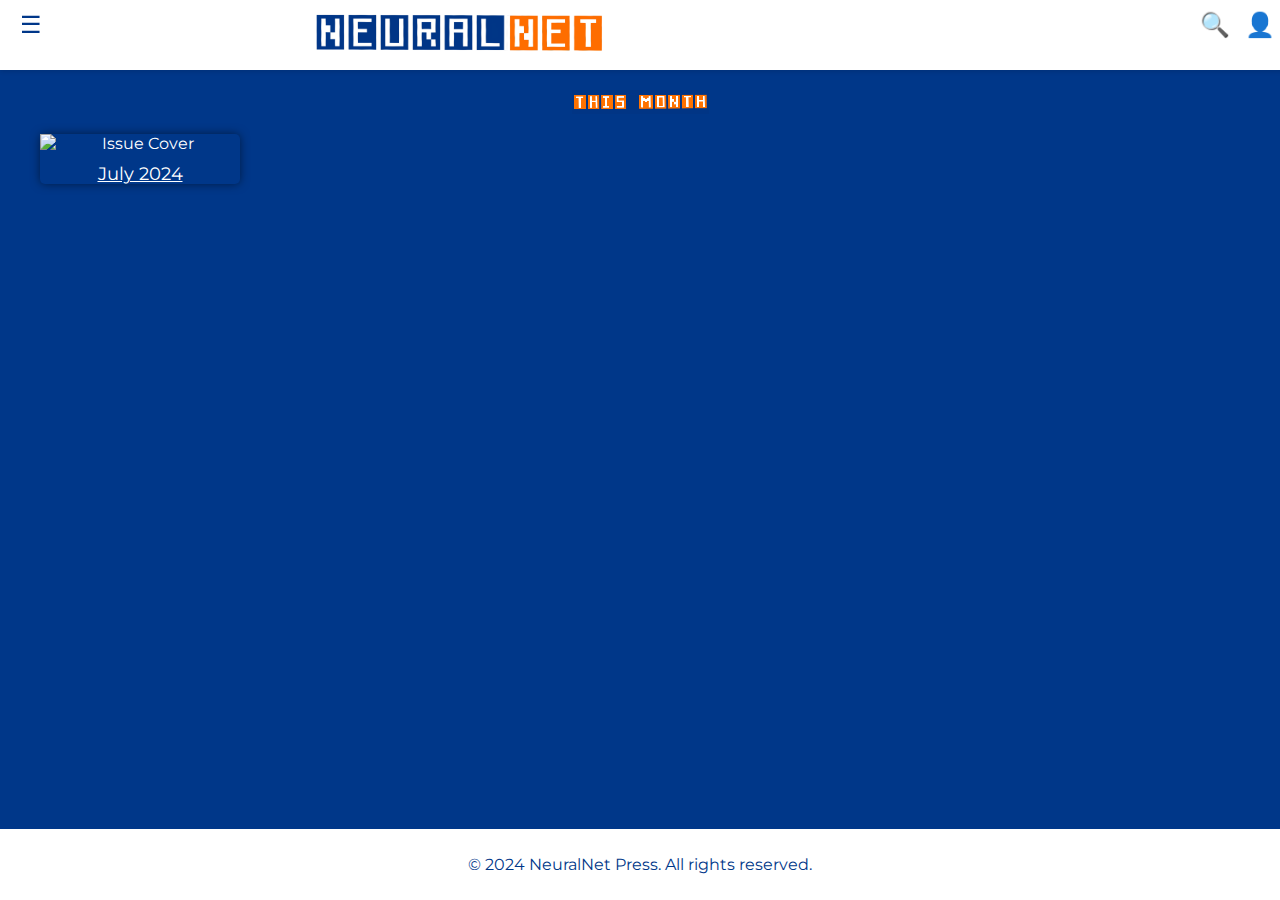
==== index.html @ 0e3346b1 "Update index.html" ====
<!DOCTYPE html>
<html lang="en">
<head>
    <meta charset="UTF-8">
    <meta name="viewport" content="width=device-width, initial-scale=1.0">
    <title>NeuralNet Press</title>
    <link href="https://fonts.googleapis.com/css2?family=Montserrat:wght@400;700&display=swap" rel="stylesheet">
    <link rel="stylesheet" href="styles/headers.css">
    <link rel="stylesheet" href="styles/styles.css">
    <link rel="stylesheet" href="styles/issues.css">
    <link rel="stylesheet" href="styles/articles.css">
</head>
<body>
    <div id="topbar-placeholder"></div>
    <main>
        <div class="container">
            <div class="this-month-header">
                <img src="images/thismonth.png" alt="This Month">
            </div>
            <div class="issue-thumb">
                <img src="images/issue-cover.jpg" alt="Issue Cover">
                <a href="articles/issueDetail.html?issue=2407" class="issue-date">July 2024</a>
            </div>
            <!-- Other content -->
        </div>
    </main>
    <footer>
        <div class="container">
            <p>&copy; 2024 NeuralNet Press. All rights reserved.</p>
        </div>
    </footer>
    <script src="scripts/loadTopbar.js"></script>
</body>
</html>
---- styles/headers.css ----
/* headers.css */
header {
    background-color: white;
    padding: 10px 0;
    box-shadow: 0 2px 4px rgba(0, 0, 0, 0.1);
    position: fixed;
    width: 100%;
    top: 0;
    z-index: 1000;
    display: flex;
    align-items: center;
    justify-content: space-between;
    padding-left: 20px; /* Adjust padding on left edge */
    padding-right: 20px; /* Adjust padding on right edge */
}

.logo {
    max-height: 50px;
    object-fit: contain;
    margin-left: 30px; /* Increase margin to the left */
}

.menu-toggle {
    background: none;
    border: none;
    font-size: 24px;
    cursor: pointer;
    color: #003789; /* Match the main color theme */
    margin-right: 10px; /* Adjust margin to prevent overlap */
    padding-left: 10px; /* Add padding to the left */
}

.nav-icons {
    display: flex;
    gap: 15px;
    margin-right: 30px; /* Add margin to the right edge */
}

.nav-icons a {
    text-decoration: none;
    font-size: 24px;
    color: #003789; /* Match the main color theme */
}

.nav-links {
    display: none;
    flex-direction: column;
    position: absolute;
    top: 60px; /* Adjust based on header height */
    right: 10px;
    background-color: rgba(255, 255, 255, 0.5); /* More transparent background */
    width: auto; /* Reduce the width */
    box-shadow: 0 2px 4px rgba(0, 0, 0, 0.1);
    padding: 5px 10px; /* Adjust padding */
    border-radius: 5px; /* Add border radius for a cleaner look */
}

.nav-links.active {
    display: flex;
}

.nav-links li {
    list-style: none;
    padding: 2px 0; /* Reduce padding between links */
}

.nav-links a {
    text-decoration: none;
    color: #003789;
    font-size: 14px; /* Smaller text size */
    font-weight: bold; /* Bold text */
}

.nav-links a:hover {
    background-color: rgba(0, 0, 0, 0.05); /* Slight hover effect */
}
---- styles/styles.css ----
/* General styles for the website */
body {
    font-family: 'Montserrat', sans-serif;
    margin: 0;
    padding: 0;
    background-color: #003789;
    color: #fff;
    display: flex;
    flex-direction: column;
    min-height: 100vh;
}

.container {
    max-width: 1200px;
    margin: 0 auto;
    padding: 0 15px;
    flex: 1; /* Ensures the container takes up remaining space */
}

header .container {
    display: flex;
    justify-content: space-between;
    align-items: center;
}

.header {
    background-color: white;
    padding: 10px 0;
    box-shadow: 0 2px 4px rgba(0, 0, 0, 0.1);
    position: fixed;
    width: 100%;
    top: 0;
    z-index: 1000;
}

.logo {
    max-height: 50px; /* Adjust as needed */
    width: 65%; /* Adjust percentage for better fit */
    margin: 0 10px; /* Adjust margin to reduce space between logo and dropdown menu */
    object-fit: contain; /* Maintain aspect ratio */
}

.nav-icons {
    display: flex;
    gap: 15px;
    position: absolute;
    right: 15px;
    top: 10px;
}

.nav-icons a {
    text-decoration: none;
    font-size: 24px; /* Adjust as needed */
}

.menu-toggle {
    font-size: 24px; /* Adjust as needed */
    position: absolute;
    left: 10px; /* Reduce space between menu and logo */
    top: 10px;
}

.nav-links {
    display: none;
    flex-direction: column;
    gap: 10px;
    background-color: white; /* Ensure background color for dropdown */
    position: absolute;
    left: 0;
    top: 60px; /* Adjust based on header height */
    width: 100%; /* Full width dropdown */
    padding: 10px 0;
    box-shadow: 0 2px 4px rgba(0, 0, 0, 0.1);
}

.nav-links.active {
    display: flex;
}

.nav-links a {
    color: #003789; /* Blue text color */
    text-decoration: none;
    padding: 10px 15px;
    display: block;
}

.nav-links a:hover {
    background-color: #f1f1f1; /* Light gray on hover */
}

main {
    padding-top: 70px; /* Adjust this value based on the height of your header */
    flex: 1; /* Ensures the main content takes up remaining space */
}

footer {
    background-color: white; /* Set footer background to white */
    color: #003789; /* Adjust text color if needed */
    padding: 10px 0;
    text-align: center;
    margin-top: auto; /* Push the footer to the bottom */
}

.issue-date a {
    color: #fff; /* White color for issue date links */
    font-weight: bold; /* Make text bold */
    text-decoration: none; /* Remove underline */
    font-size: 1.25rem; /* Adjust font size */
}

.issue-thumb {
    text-align: center;
    margin-top: 20px;
}

.issue-thumb img {
    max-width: 100%;
    height: auto;
    display: block;
    margin: 0 auto 10px auto;
}

.this-month-header img {
    display: block;
    margin: 20px auto; /* Center the image with some margin */
    max-width: 100%; /* Make sure it fits within the container */
    height: auto; /* Maintain aspect ratio */
}
---- styles/issues.css ----
/* issues.css */
.issues {
    display: flex;
    flex-wrap: wrap;
    justify-content: center;
}

.issue {
    margin: 10px;
    text-align: center;
}

.issue-thumb {
    width: 100%;
    max-width: 200px;
    height: auto;
    border-radius: 5px;
    box-shadow: 0 0 10px rgba(0, 0, 0, 0.5);
    transition: transform 0.3s, box-shadow 0.3s;
}

.issue-thumb:hover {
    transform: scale(1.05);
    box-shadow: 0 0 15px rgba(255, 153, 0, 0.8);
}

.issue-date {
    margin-top: 10px;
    font-size: 1.1rem;
    color: #fff; /* White color for the date text */
}
---- styles/articles.css ----
/* articles.css */
.article-image {
    width: 100%;
    max-width: 600px;
    height: auto;
    border-radius: 5px;
    box-shadow: 0 0 10px rgba(0, 0, 0, 0.5);
    margin-bottom: 20px;
}

.header-image {
    width: 100%;
    max-width: 100%;
    height: auto;
    display: block;
    margin: 0 auto;
}

.article-title {
    font-size: 1.5rem; /* Main heading size */
    font-weight: 700;
    text-align: center;
    margin-bottom: 10px;
    color: #ffcc66; /* Light yellow color for the title */
}

.article-author {
    font-style: normal; /* Not italic */
    font-weight: bold; /* Bold */
    color: #fff; /* White color for author name */
    margin-bottom: 5px;
    text-align: center;
}

.article-date {
    font-style: normal; /* Not italic */
    font-weight: bold; /* Bold */
    color: #ff9900; /* Light orange color for the date */
    margin-bottom: 20px;
    text-align: center;
}

.articles {
    display: flex;
    flex-direction: column;
    align-items: center;
    margin-top: 20px;
    background-color: #003789; /* Blue background to match the larger background area */
    padding: 0; /* Remove padding */
    border-radius: 5px;
    box-shadow: 0 0 10px rgba(0, 0, 0, 0.5);
}

.article {
    width: calc(100% - 6px); /* Adjusting width to fit the visible space */
    max-width: 800px; /* Ensure it takes full width */
    background: #003789; /* Match the background color */
    color: #fff; /* White color for text in articles */
    padding: 20px; /* Adjust padding for better spacing */
    margin: 0; /* Remove all margins */
    border-radius: 5px;
    box-shadow: 0 0 10px rgba(0, 0, 0, 0.5);
}

.article-content {
    text-align: left;
    padding: 10px; /* Adding padding to prevent text from touching the edges */
    line-height: 1.6; /* Adjust line spacing */
    margin-bottom: 10px; /* Reduce space between paragraphs */
}

/* Subheading Style */
.article-content h2 {
    font-size: 1.25rem; /* Subheading size, smaller than main heading */
    font-weight: 600;
    text-align: center;
    margin-top: 20px;
    margin-bottom: 10px;
    color: #ff9900; /* Light orange color for subheadings */
}

/* Reducing the margins around the article container */
.articles {
    margin: 0; /* No outer margin */
    padding: 0; /* No padding */
}

/* Additional styles for the container */
.container {
    padding: 0 3px; /* Narrow padding for the container */
}

/* Adding top padding to the main content to avoid being obscured by the header */
main {
    padding-top: 70px; /* Adjust this value based on the height of your header */
}

/* Read More Button */
.read-more {
    display: block;
    margin: 10px auto;
    padding: 10px 20px;
    background-color: #ff9900;
    color: white;
    border: none;
    border-radius: 5px;
    cursor: pointer;
    font-size: 1rem;
    text-align: center;
}

.read-more:hover {
    background-color: #cc7a00;
}
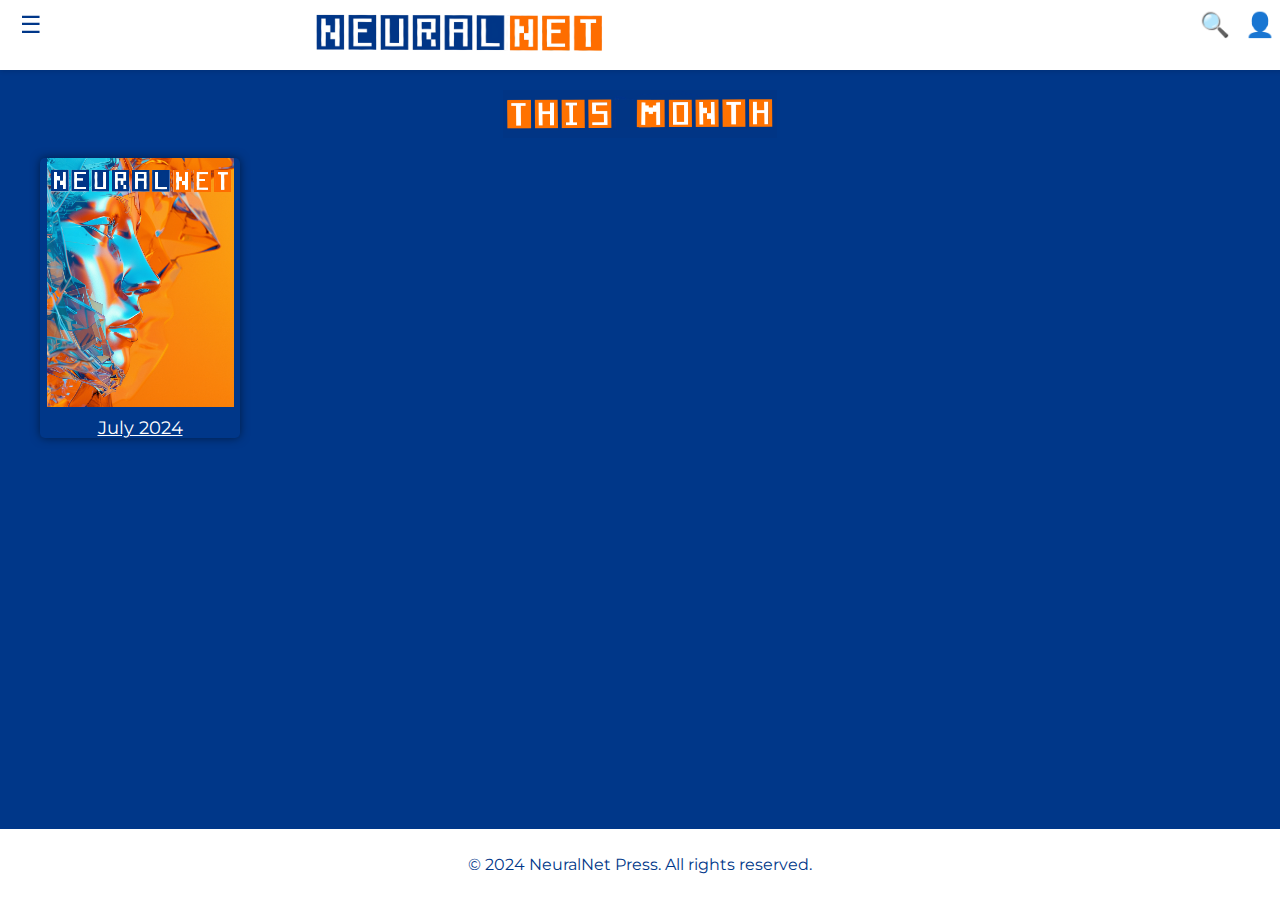
==== commit 4624ab2e: "Update index.html" ====
--- a/index.html
+++ b/index.html
@@ -18,7 +18,7 @@
                 <img src="images/thismonth.png" alt="This Month">
             </div>
             <div class="issue-thumb">
-                <img src="images/issue-cover.jpg" alt="Issue Cover">
+                <img src="images/2407thumb.png" alt="Issue Cover">
                 <a href="articles/issueDetail.html?issue=2407" class="issue-date">July 2024</a>
             </div>
             <!-- Other content -->
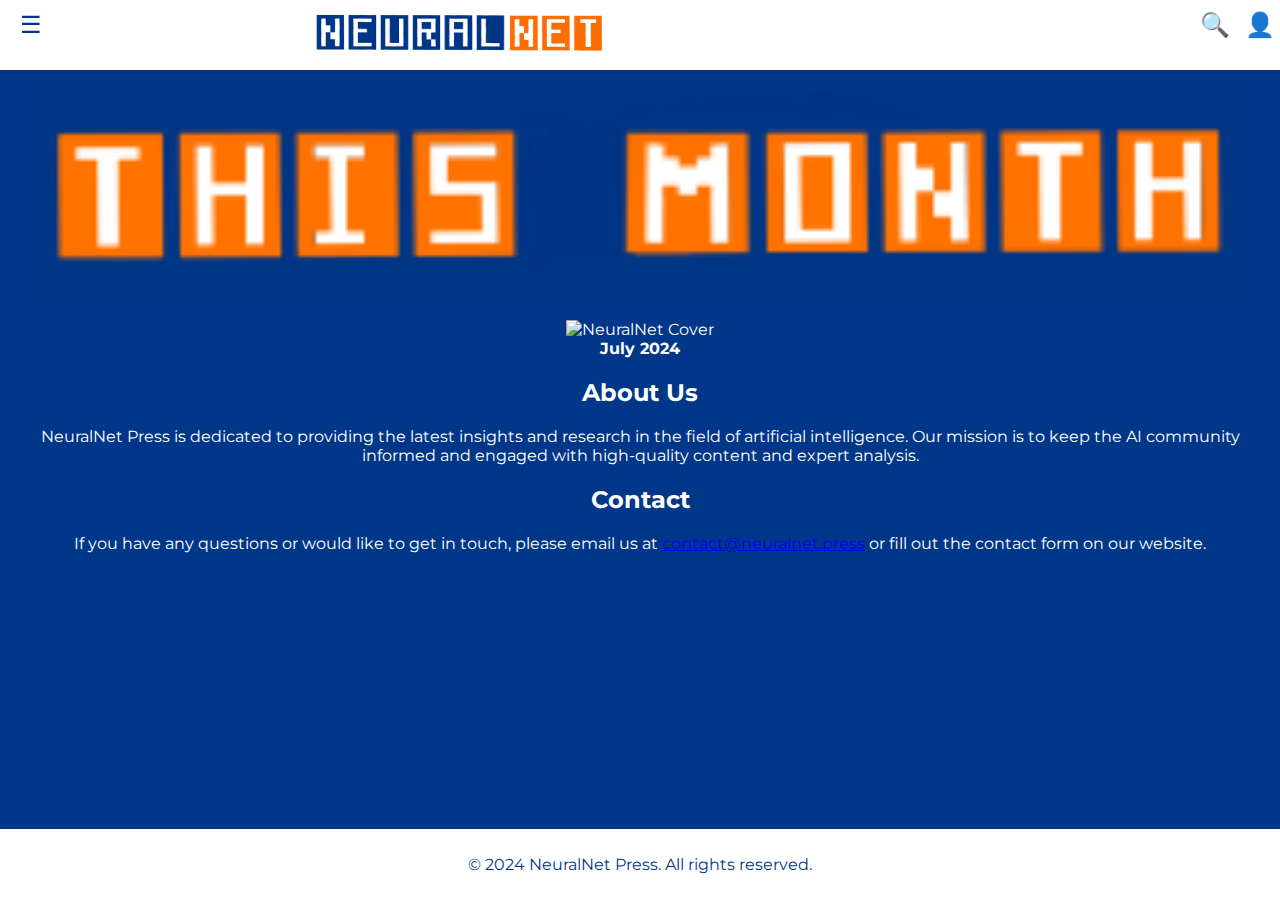
==== commit e893f14e: "Update index.html" ====
--- a/index.html
+++ b/index.html
@@ -3,25 +3,37 @@
 <head>
     <meta charset="UTF-8">
     <meta name="viewport" content="width=device-width, initial-scale=1.0">
-    <title>NeuralNet Press</title>
+    <title>NeuralNet Press - Home</title>
     <link href="https://fonts.googleapis.com/css2?family=Montserrat:wght@400;700&display=swap" rel="stylesheet">
     <link rel="stylesheet" href="styles/headers.css">
     <link rel="stylesheet" href="styles/styles.css">
-    <link rel="stylesheet" href="styles/issues.css">
-    <link rel="stylesheet" href="styles/articles.css">
 </head>
 <body>
     <div id="topbar-placeholder"></div>
     <main>
         <div class="container">
-            <div class="this-month-header">
-                <img src="images/thismonth.png" alt="This Month">
+            <!-- Adding 'This Month' Heading -->
+            <img src="images/thismonth.png" alt="This Month" class="this-month-heading">
+
+            <!-- Issue Cover -->
+            <div class="issue-cover">
+                <img src="images/neuralnet_cover.jpg" alt="NeuralNet Cover" class="header-image">
+                <div class="issue-date">
+                    <a href="https://aurelius-in.github.io/neuralnet.press/issues.html#july-2024" class="bold-white">July 2024</a>
+                </div>
             </div>
-            <div class="issue-thumb">
-                <img src="images/2407thumb.png" alt="Issue Cover">
-                <a href="articles/issueDetail.html?issue=2407" class="issue-date">July 2024</a>
-            </div>
-            <!-- Other content -->
+
+            <!-- About Us Section -->
+            <section id="about">
+                <h2>About Us</h2>
+                <p>NeuralNet Press is dedicated to providing the latest insights and research in the field of artificial intelligence. Our mission is to keep the AI community informed and engaged with high-quality content and expert analysis.</p>
+            </section>
+
+            <!-- Contact Section -->
+            <section id="contact">
+                <h2>Contact</h2>
+                <p>If you have any questions or would like to get in touch, please email us at <a href="mailto:contact@neuralnet.press">contact@neuralnet.press</a> or fill out the contact form on our website.</p>
+            </section>
         </div>
     </main>
     <footer>
--- a/styles/styles.css
+++ b/styles/styles.css
@@ -15,6 +15,7 @@
     margin: 0 auto;
     padding: 0 15px;
     flex: 1; /* Ensures the container takes up remaining space */
+    text-align: center; /* Center all content inside the container */
 }
 
 header .container {
@@ -105,24 +106,19 @@
     color: #fff; /* White color for issue date links */
     font-weight: bold; /* Make text bold */
     text-decoration: none; /* Remove underline */
-    font-size: 1.25rem; /* Adjust font size */
 }
 
-.issue-thumb {
-    text-align: center;
-    margin-top: 20px;
+.bold-white {
+    color: #fff;
+    font-weight: bold;
+    text-decoration: none;
 }
 
-.issue-thumb img {
+/* Styles for the 'This Month' heading */
+.this-month-heading {
+    width: 100%;
     max-width: 100%;
     height: auto;
     display: block;
-    margin: 0 auto 10px auto;
+    margin: 20px auto; /* Center the image with some margin */
 }
-
-.this-month-header img {
-    display: block;
-    margin: 20px auto; /* Center the image with some margin */
-    max-width: 100%; /* Make sure it fits within the container */
-    height: auto; /* Maintain aspect ratio */
-}
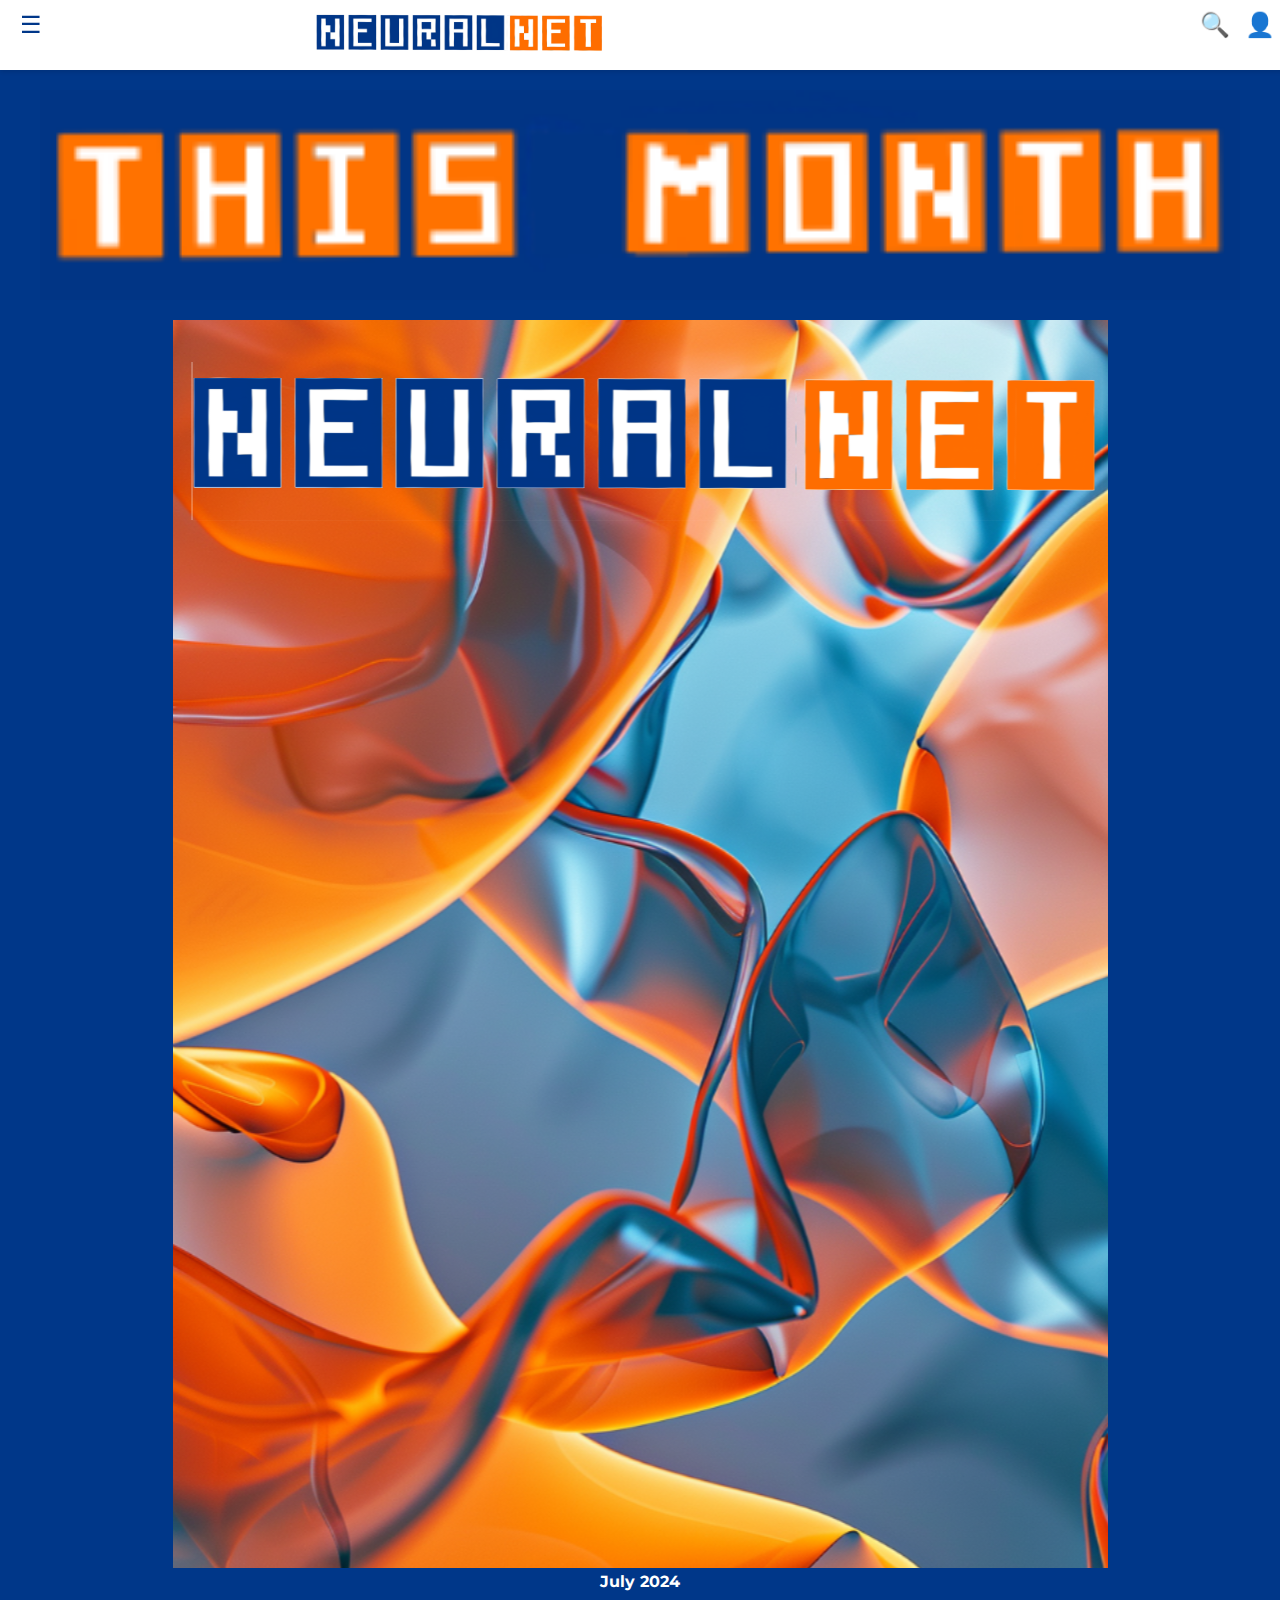
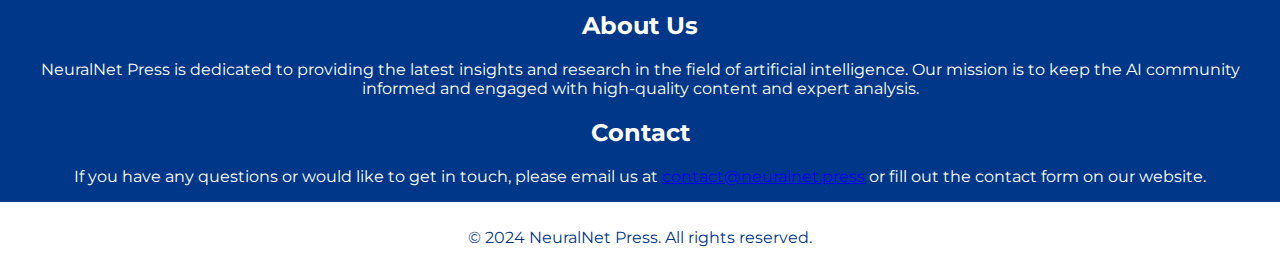
==== commit 7ec48b7f: "Update index.html" ====
--- a/index.html
+++ b/index.html
@@ -17,7 +17,7 @@
 
             <!-- Issue Cover -->
             <div class="issue-cover">
-                <img src="images/neuralnet_cover.jpg" alt="NeuralNet Cover" class="header-image">
+                <img src="images/2407cover.png" alt="NeuralNet Cover" class="header-image">
                 <div class="issue-date">
                     <a href="https://aurelius-in.github.io/neuralnet.press/issues.html#july-2024" class="bold-white">July 2024</a>
                 </div>
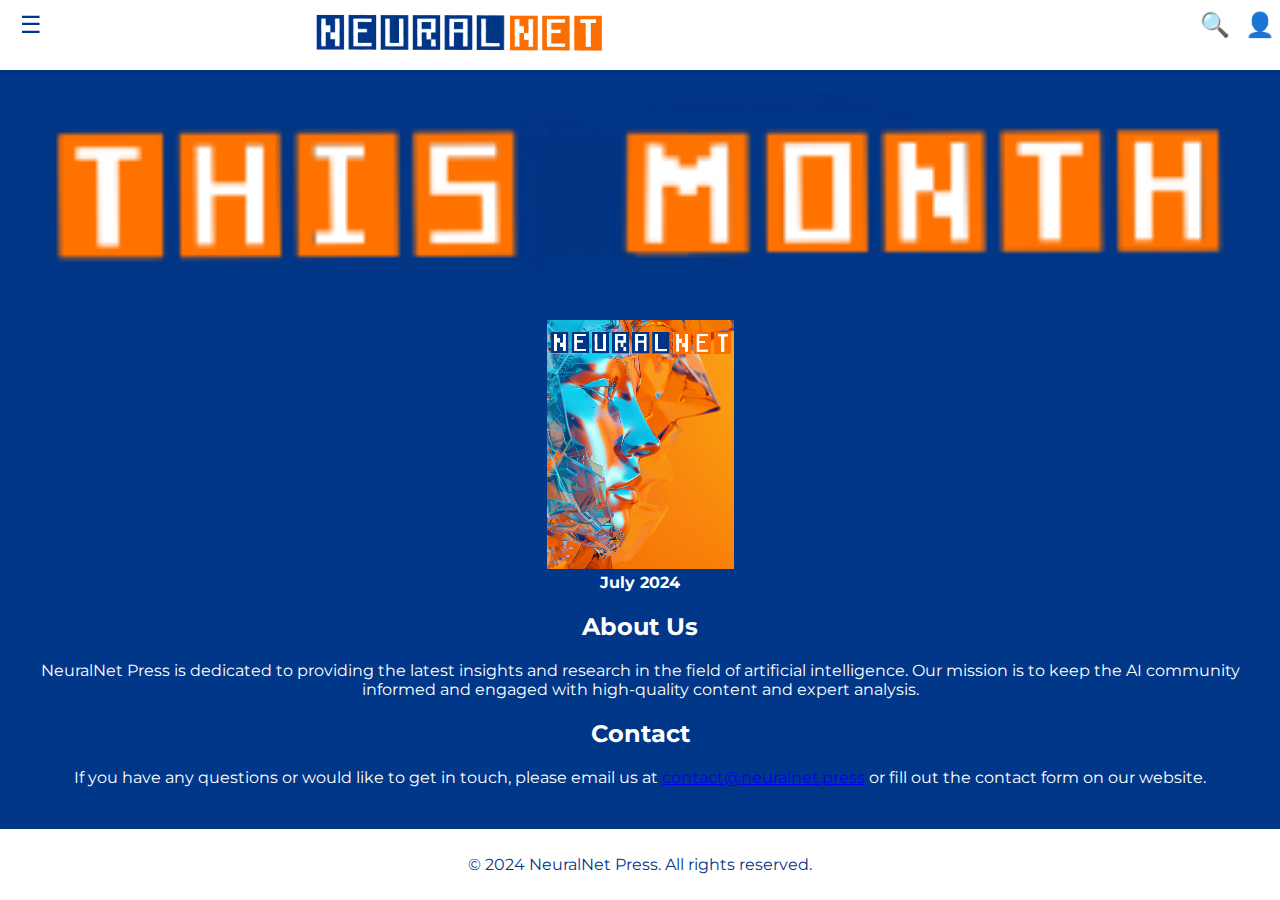
==== commit d89611d3: "Update index.html" ====
--- a/index.html
+++ b/index.html
@@ -17,7 +17,7 @@
 
             <!-- Issue Cover -->
             <div class="issue-cover">
-                <img src="images/2407cover.png" alt="NeuralNet Cover" class="header-image">
+                <img src="images/2407thumb.png" alt="NeuralNet Cover" class="header-image">
                 <div class="issue-date">
                     <a href="https://aurelius-in.github.io/neuralnet.press/issues.html#july-2024" class="bold-white">July 2024</a>
                 </div>
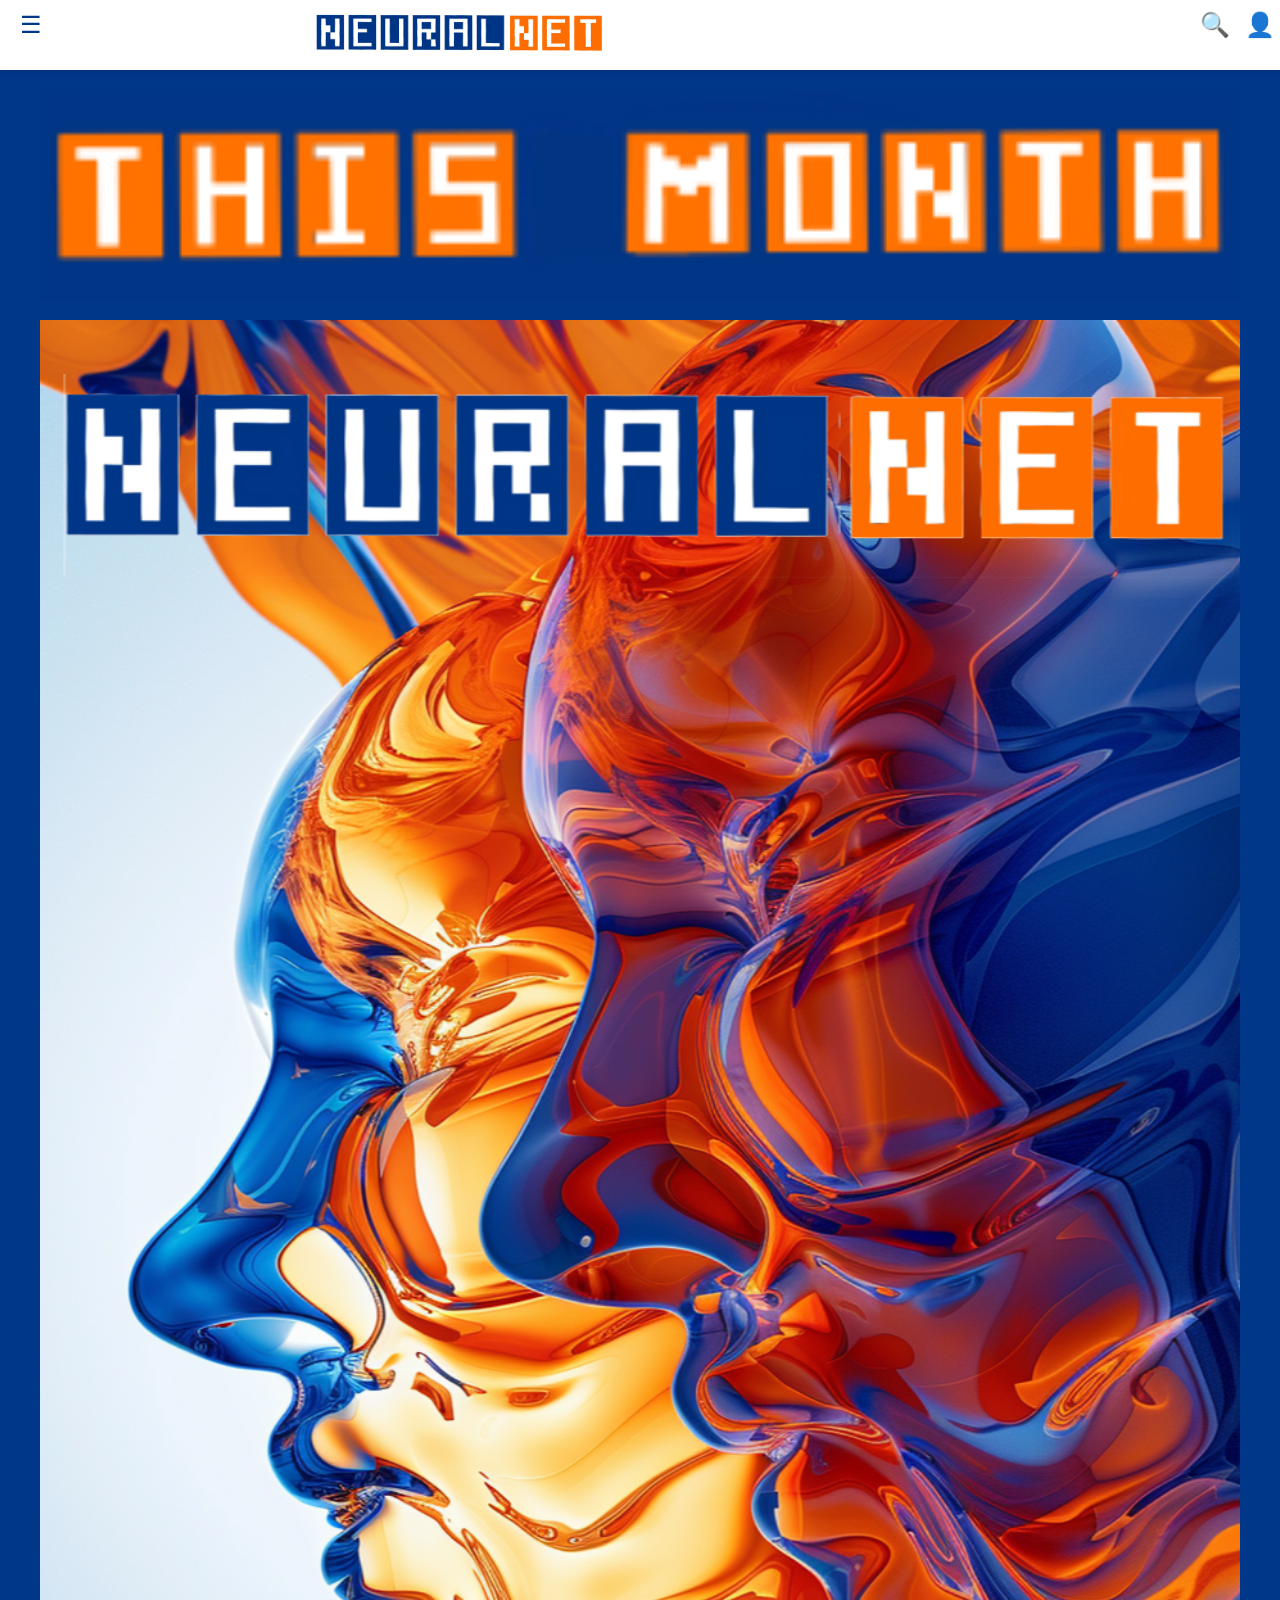
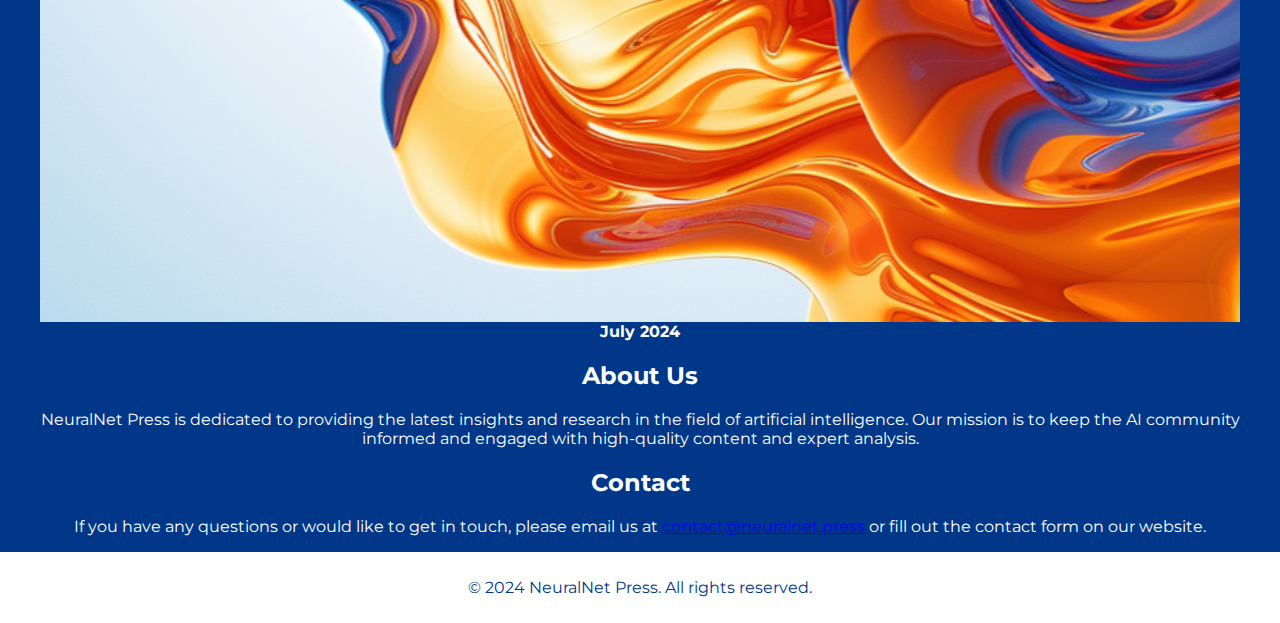
==== commit 72f6d375: "Update index.html" ====
--- a/index.html
+++ b/index.html
@@ -17,7 +17,9 @@
 
             <!-- Issue Cover -->
             <div class="issue-cover">
-                <img src="images/2407thumb.png" alt="NeuralNet Cover" class="header-image">
+                <a href="https://aurelius-in.github.io/neuralnet.press/articles/issueDetail.html?issue=2407">
+                    <img src="images/2406cover.png" alt="NeuralNet Cover" class="header-image">
+                </a>
                 <div class="issue-date">
                     <a href="https://aurelius-in.github.io/neuralnet.press/issues.html#july-2024" class="bold-white">July 2024</a>
                 </div>
--- a/styles/styles.css
+++ b/styles/styles.css
@@ -122,3 +122,12 @@
     display: block;
     margin: 20px auto; /* Center the image with some margin */
 }
+
+/* Updated header-image class to make it fit the screen */
+.header-image {
+    width: 100%;
+    height: auto;
+    display: block;
+    margin: 0 auto;
+    object-fit: cover; /* Ensures the image covers the container */
+}
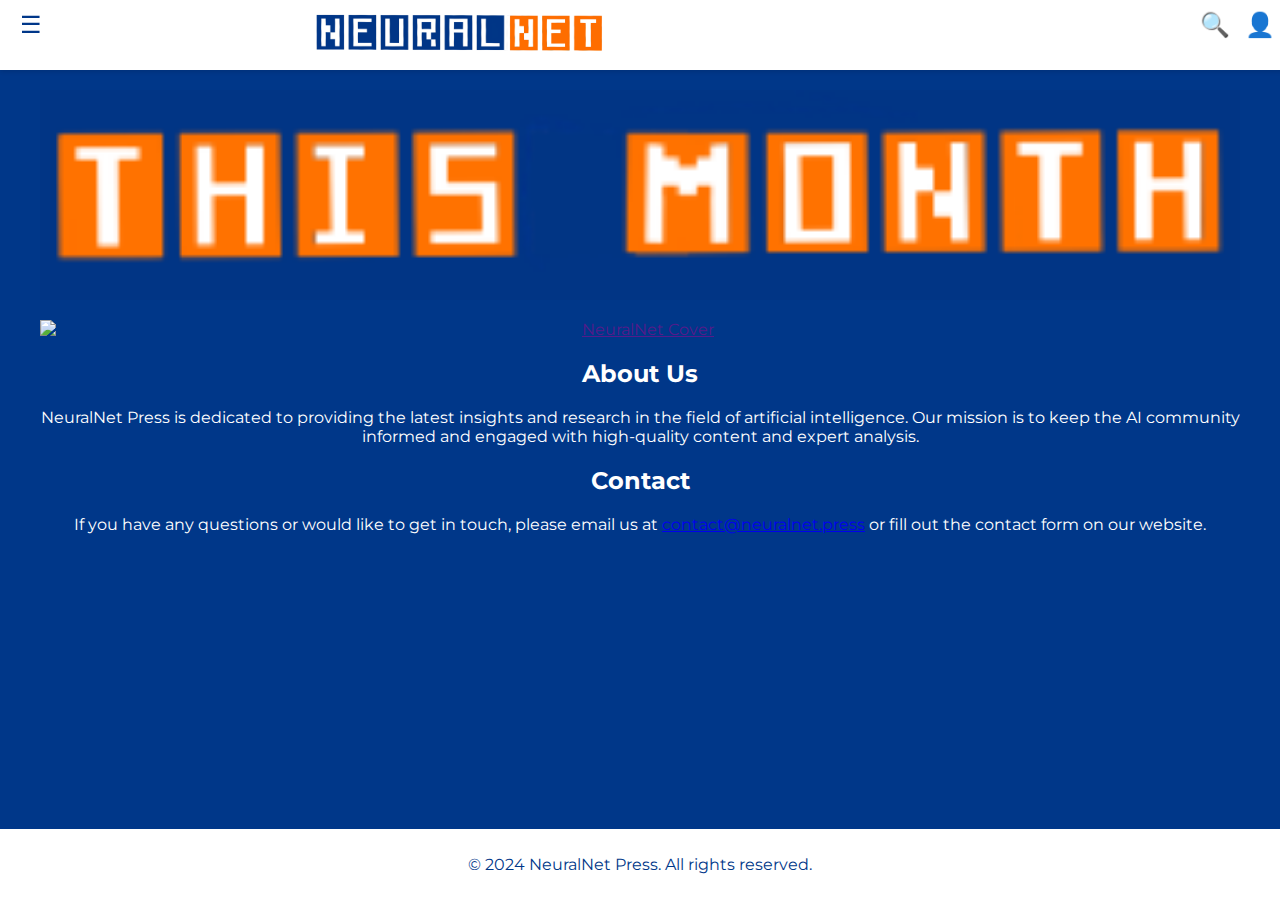
==== commit 5be292ca: "Update index.html" ====
--- a/index.html
+++ b/index.html
@@ -17,11 +17,11 @@
 
             <!-- Issue Cover -->
             <div class="issue-cover">
-                <a href="https://aurelius-in.github.io/neuralnet.press/articles/issueDetail.html?issue=2407">
-                    <img src="images/2406cover.png" alt="NeuralNet Cover" class="header-image">
+                <a id="issue-link" href="">
+                    <img id="issue-cover" src="" alt="NeuralNet Cover" class="header-image">
                 </a>
                 <div class="issue-date">
-                    <a href="https://aurelius-in.github.io/neuralnet.press/issues.html#july-2024" class="bold-white">July 2024</a>
+                    <a id="issue-date" href="" class="bold-white"></a>
                 </div>
             </div>
 
@@ -44,5 +44,6 @@
         </div>
     </footer>
     <script src="scripts/loadTopbar.js"></script>
+    <script src="scripts/loadCurrentIssue.js"></script>
 </body>
 </html>
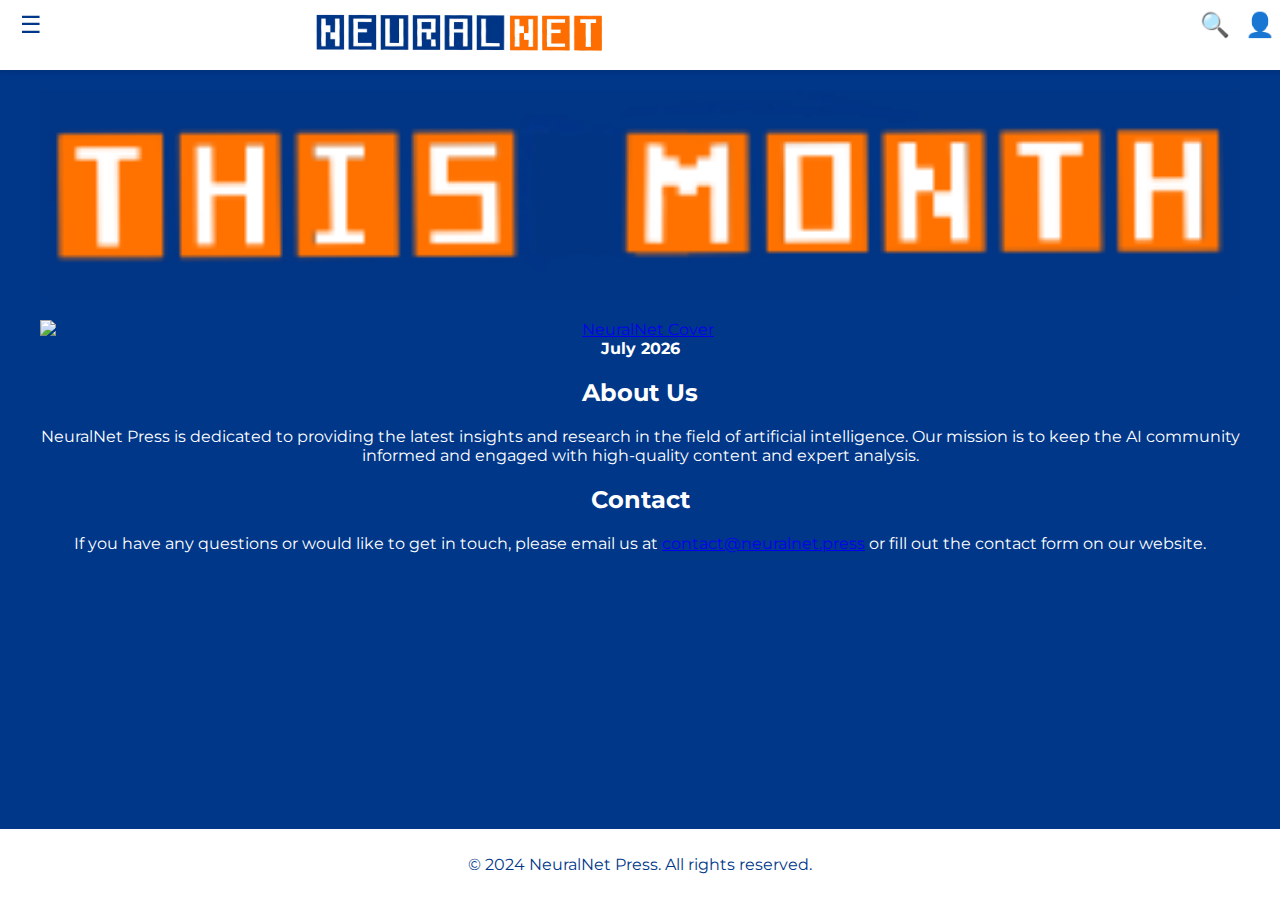
==== commit 32ce7911: "Update index.html" ====
--- a/index.html
+++ b/index.html
@@ -7,6 +7,8 @@
     <link href="https://fonts.googleapis.com/css2?family=Montserrat:wght@400;700&display=swap" rel="stylesheet">
     <link rel="stylesheet" href="styles/headers.css">
     <link rel="stylesheet" href="styles/styles.css">
+    <link rel="stylesheet" href="https://cdnjs.cloudflare.com/ajax/libs/font-awesome/5.15.4/css/all.min.css">
+
 </head>
 <body>
     <div id="topbar-placeholder"></div>
